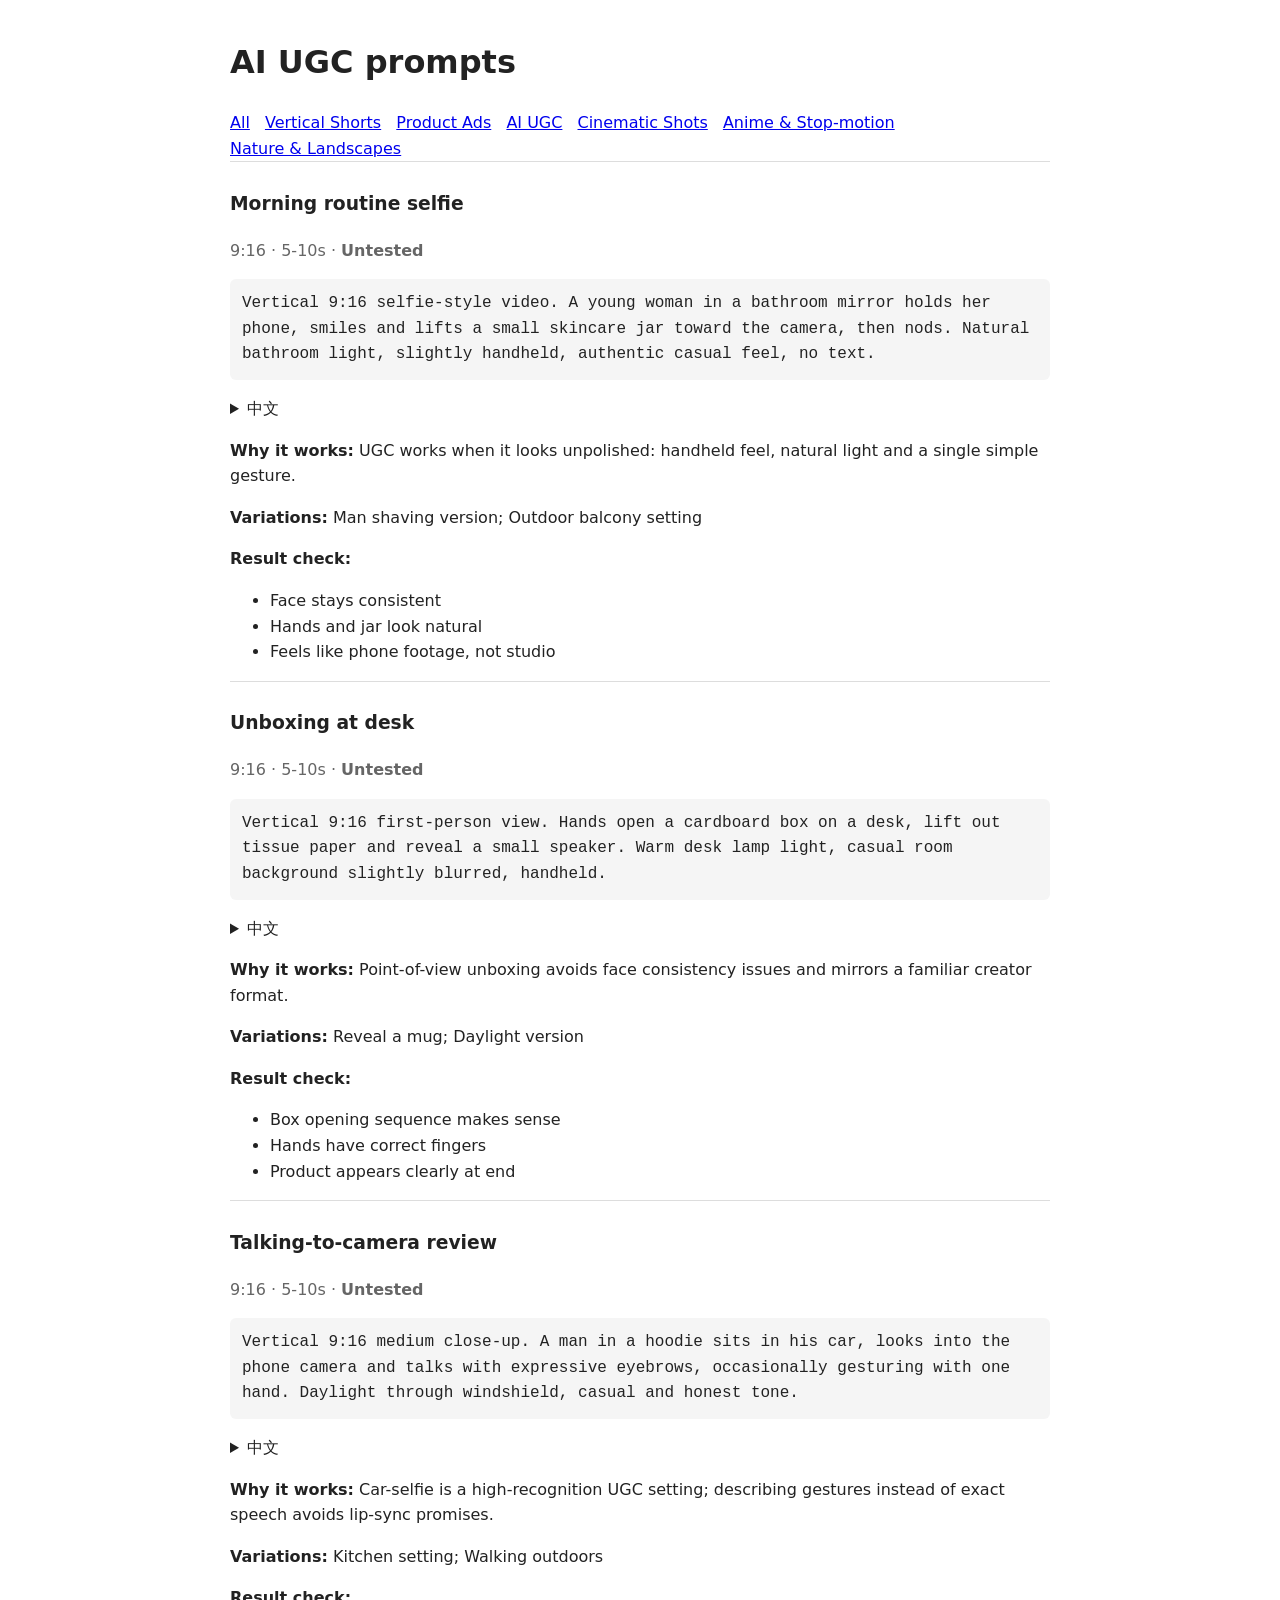
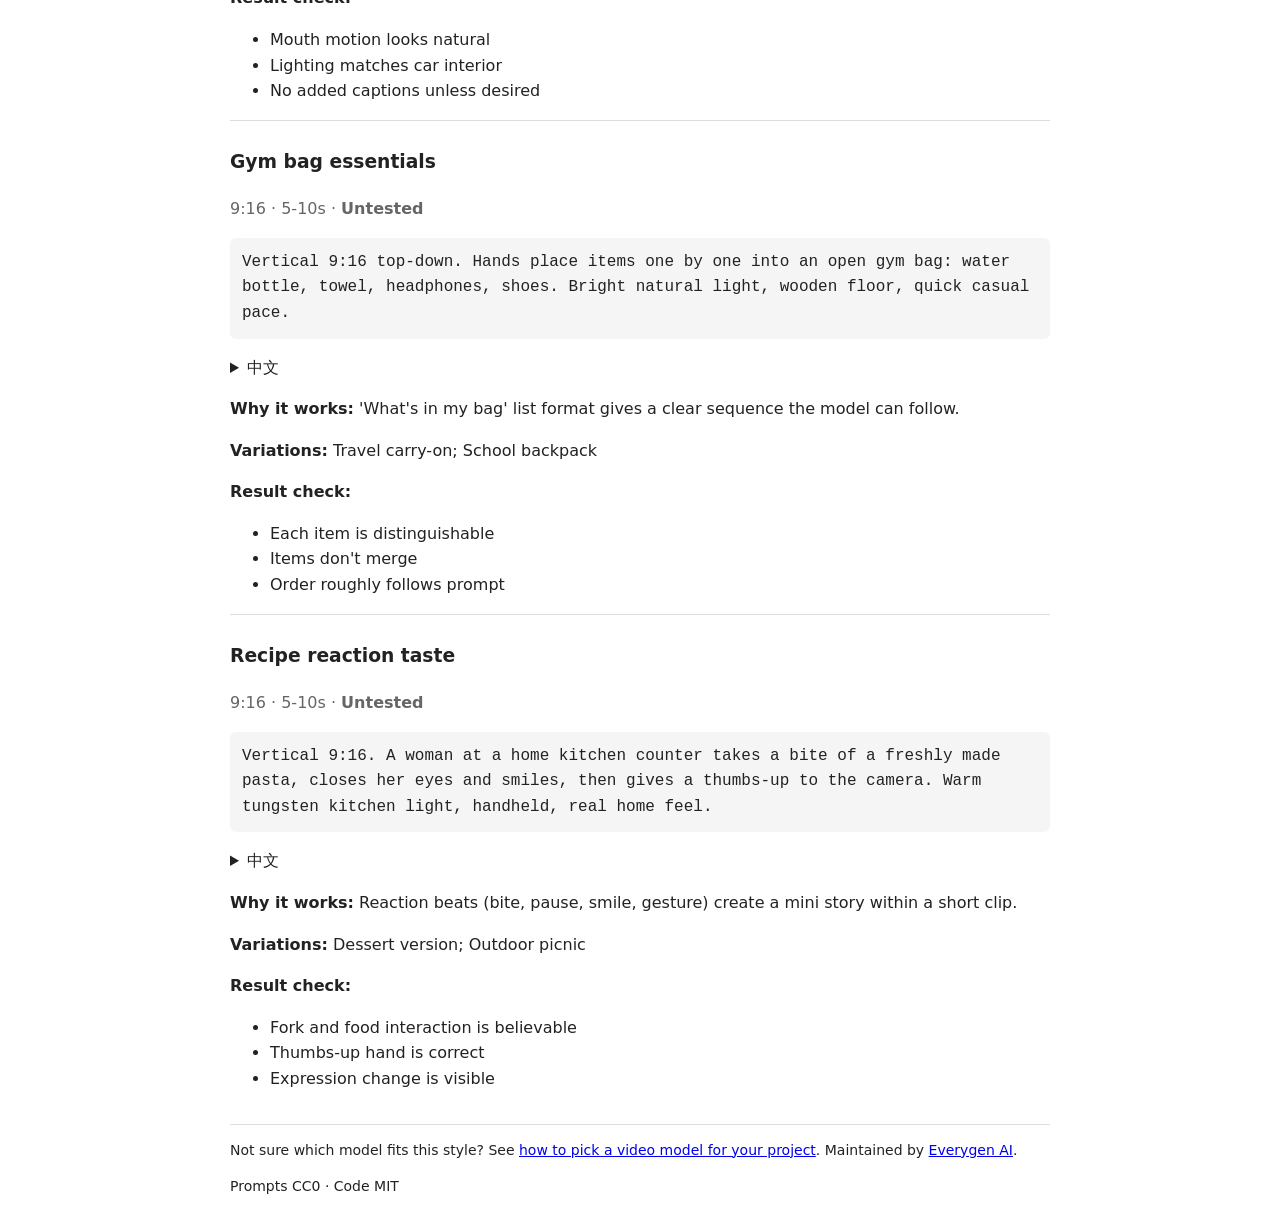
==== site/ai-ugc.html @ 82cdc21d "Initial 30 original AI video prompts (CC0) with build and validation" ====
<!doctype html><html lang="en"><head><meta charset="utf-8"><meta name="viewport" content="width=device-width,initial-scale=1"><title>AI UGC AI Video Prompts – Awesome AI Video Prompts</title><meta name="description" content="5 original ai ugc prompts for AI video models, with variations and result checks."><link rel="stylesheet" href="style.css"></head><body><main><h1>AI UGC prompts</h1><nav><a href="index.html">All</a> <a href="vertical-shorts.html">Vertical Shorts</a> <a href="product-ads.html">Product Ads</a> <a href="ai-ugc.html">AI UGC</a> <a href="cinematic-shots.html">Cinematic Shots</a> <a href="anime-stopmotion.html">Anime &amp; Stop-motion</a> <a href="nature-landscapes.html">Nature &amp; Landscapes</a></nav><article id="ai-ugc-01"><h3>Morning routine selfie</h3><p class="meta">9:16 · 5-10s · <b>Untested</b></p><pre>Vertical 9:16 selfie-style video. A young woman in a bathroom mirror holds her phone, smiles and lifts a small skincare jar toward the camera, then nods. Natural bathroom light, slightly handheld, authentic casual feel, no text.</pre><details><summary>中文</summary><pre>竖屏 9:16 自拍风格。年轻女性在浴室镜前举着手机，微笑并把一小罐护肤品举向镜头，然后点头。自然的浴室光线，轻微手持晃动，真实随意的感觉，无文字。</pre></details><p><b>Why it works:</b> UGC works when it looks unpolished: handheld feel, natural light and a single simple gesture.</p><p><b>Variations:</b> Man shaving version; Outdoor balcony setting</p><p><b>Result check:</b></p><ul><li>Face stays consistent</li><li>Hands and jar look natural</li><li>Feels like phone footage, not studio</li></ul></article><article id="ai-ugc-02"><h3>Unboxing at desk</h3><p class="meta">9:16 · 5-10s · <b>Untested</b></p><pre>Vertical 9:16 first-person view. Hands open a cardboard box on a desk, lift out tissue paper and reveal a small speaker. Warm desk lamp light, casual room background slightly blurred, handheld.</pre><details><summary>中文</summary><pre>竖屏 9:16 第一人称视角。双手在桌上打开纸箱，拿起包装纸，露出一个小音箱。温暖台灯光，随意的房间背景轻微虚化，手持拍摄。</pre></details><p><b>Why it works:</b> Point-of-view unboxing avoids face consistency issues and mirrors a familiar creator format.</p><p><b>Variations:</b> Reveal a mug; Daylight version</p><p><b>Result check:</b></p><ul><li>Box opening sequence makes sense</li><li>Hands have correct fingers</li><li>Product appears clearly at end</li></ul></article><article id="ai-ugc-03"><h3>Talking-to-camera review</h3><p class="meta">9:16 · 5-10s · <b>Untested</b></p><pre>Vertical 9:16 medium close-up. A man in a hoodie sits in his car, looks into the phone camera and talks with expressive eyebrows, occasionally gesturing with one hand. Daylight through windshield, casual and honest tone.</pre><details><summary>中文</summary><pre>竖屏 9:16 中近景。穿连帽衫的男人坐在车里，看着手机镜头说话，眉毛表情丰富，偶尔用一只手比划。日光透过挡风玻璃，随意真诚的语气。</pre></details><p><b>Why it works:</b> Car-selfie is a high-recognition UGC setting; describing gestures instead of exact speech avoids lip-sync promises.</p><p><b>Variations:</b> Kitchen setting; Walking outdoors</p><p><b>Result check:</b></p><ul><li>Mouth motion looks natural</li><li>Lighting matches car interior</li><li>No added captions unless desired</li></ul></article><article id="ai-ugc-04"><h3>Gym bag essentials</h3><p class="meta">9:16 · 5-10s · <b>Untested</b></p><pre>Vertical 9:16 top-down. Hands place items one by one into an open gym bag: water bottle, towel, headphones, shoes. Bright natural light, wooden floor, quick casual pace.</pre><details><summary>中文</summary><pre>竖屏 9:16 俯拍。双手把物品逐一放进打开的健身包：水瓶、毛巾、耳机、鞋子。明亮自然光，木地板，节奏轻快随意。</pre></details><p><b>Why it works:</b> 'What's in my bag' list format gives a clear sequence the model can follow.</p><p><b>Variations:</b> Travel carry-on; School backpack</p><p><b>Result check:</b></p><ul><li>Each item is distinguishable</li><li>Items don't merge</li><li>Order roughly follows prompt</li></ul></article><article id="ai-ugc-05"><h3>Recipe reaction taste</h3><p class="meta">9:16 · 5-10s · <b>Untested</b></p><pre>Vertical 9:16. A woman at a home kitchen counter takes a bite of a freshly made pasta, closes her eyes and smiles, then gives a thumbs-up to the camera. Warm tungsten kitchen light, handheld, real home feel.</pre><details><summary>中文</summary><pre>竖屏 9:16。女性在家里厨房台面前尝一口刚做好的意面，闭眼微笑，然后对镜头竖起大拇指。温暖的钨丝灯厨房光，手持拍摄，真实居家感。</pre></details><p><b>Why it works:</b> Reaction beats (bite, pause, smile, gesture) create a mini story within a short clip.</p><p><b>Variations:</b> Dessert version; Outdoor picnic</p><p><b>Result check:</b></p><ul><li>Fork and food interaction is believable</li><li>Thumbs-up hand is correct</li><li>Expression change is visible</li></ul></article><footer><p>Not sure which model fits this style? See <a href="https://everygenai.io/guides/choose-a-model">how to pick a video model for your project</a>. Maintained by <a href="https://everygenai.io/">Everygen AI</a>.</p><p>Prompts CC0 · Code MIT</p></footer></main></body></html>
---- site/style.css ----
body{font:16px/1.6 system-ui,sans-serif;margin:0;color:#222}main{max-width:820px;margin:auto;padding:16px}pre{white-space:pre-wrap;background:#f5f5f5;padding:12px;border-radius:6px}nav a{margin-right:10px;display:inline-block}article{border-top:1px solid #ddd;padding-top:8px}.meta{color:#666}footer{margin-top:32px;border-top:1px solid #ddd;font-size:14px}
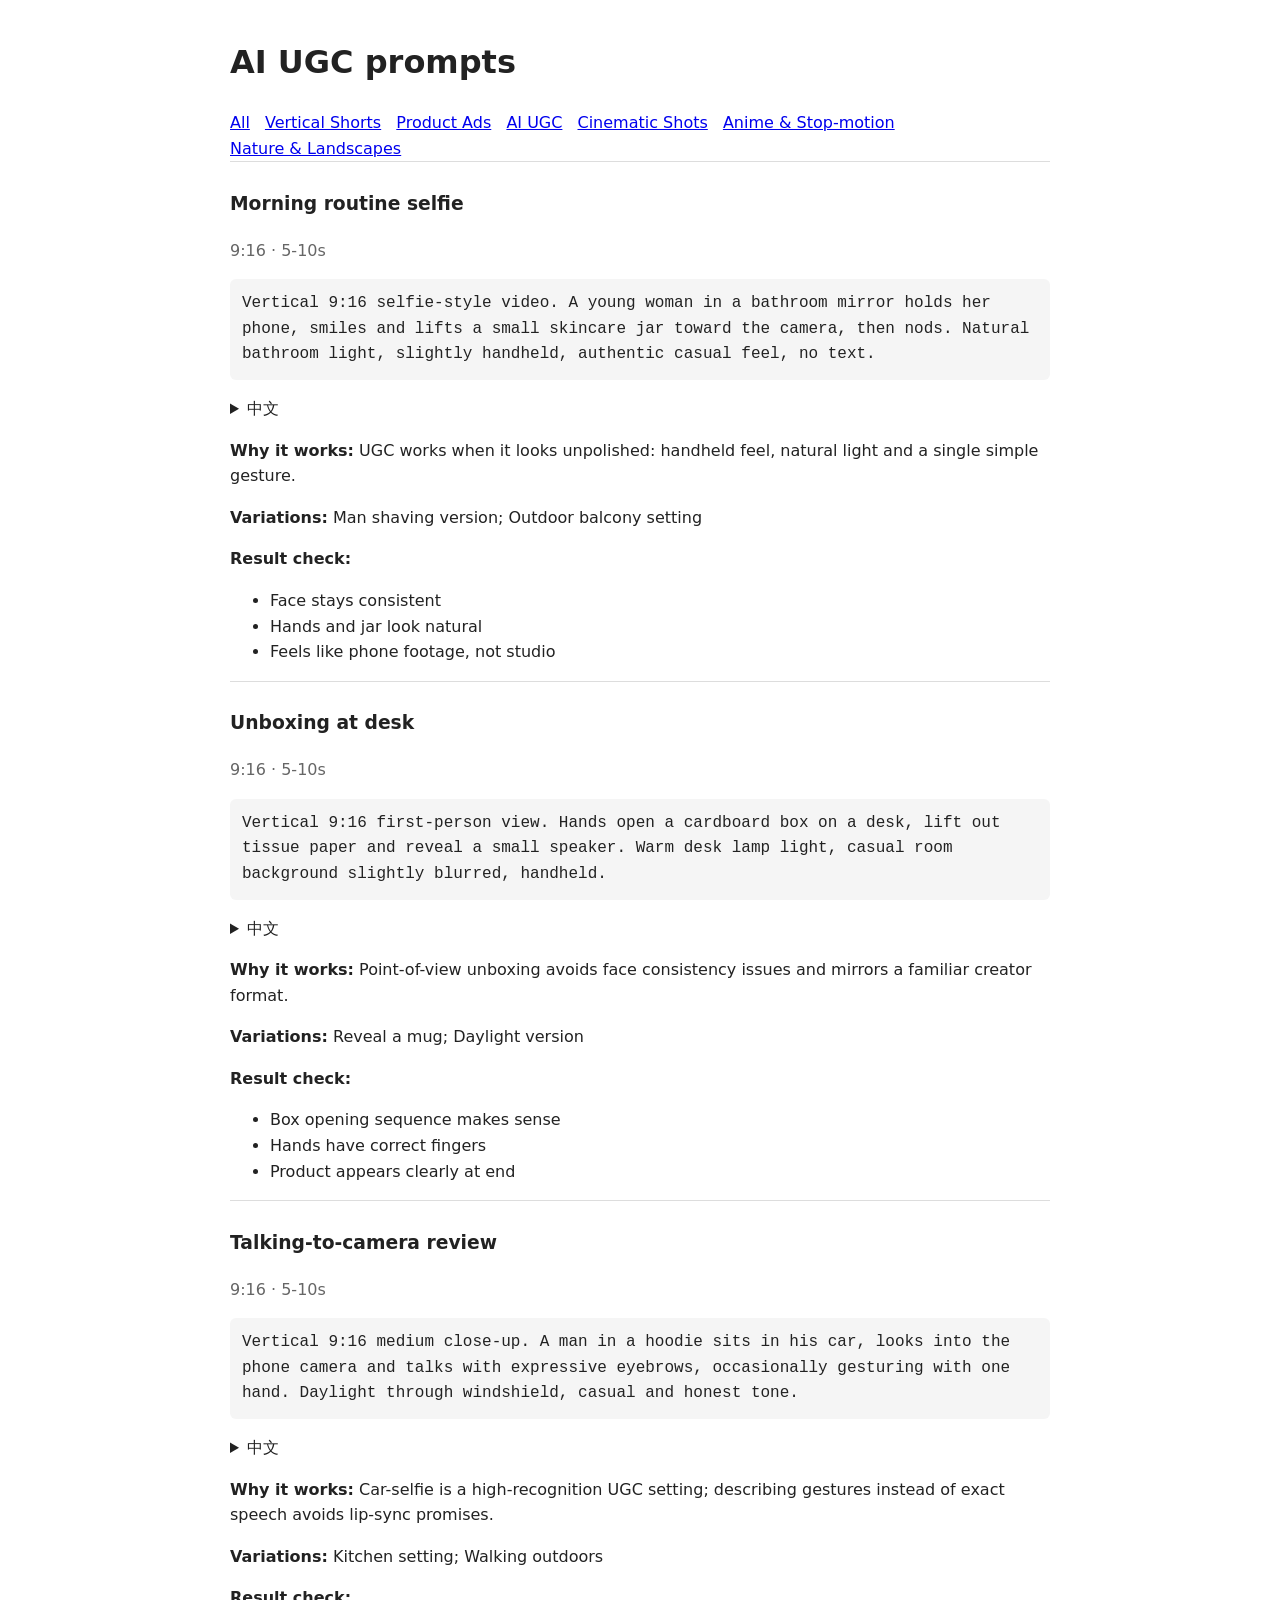
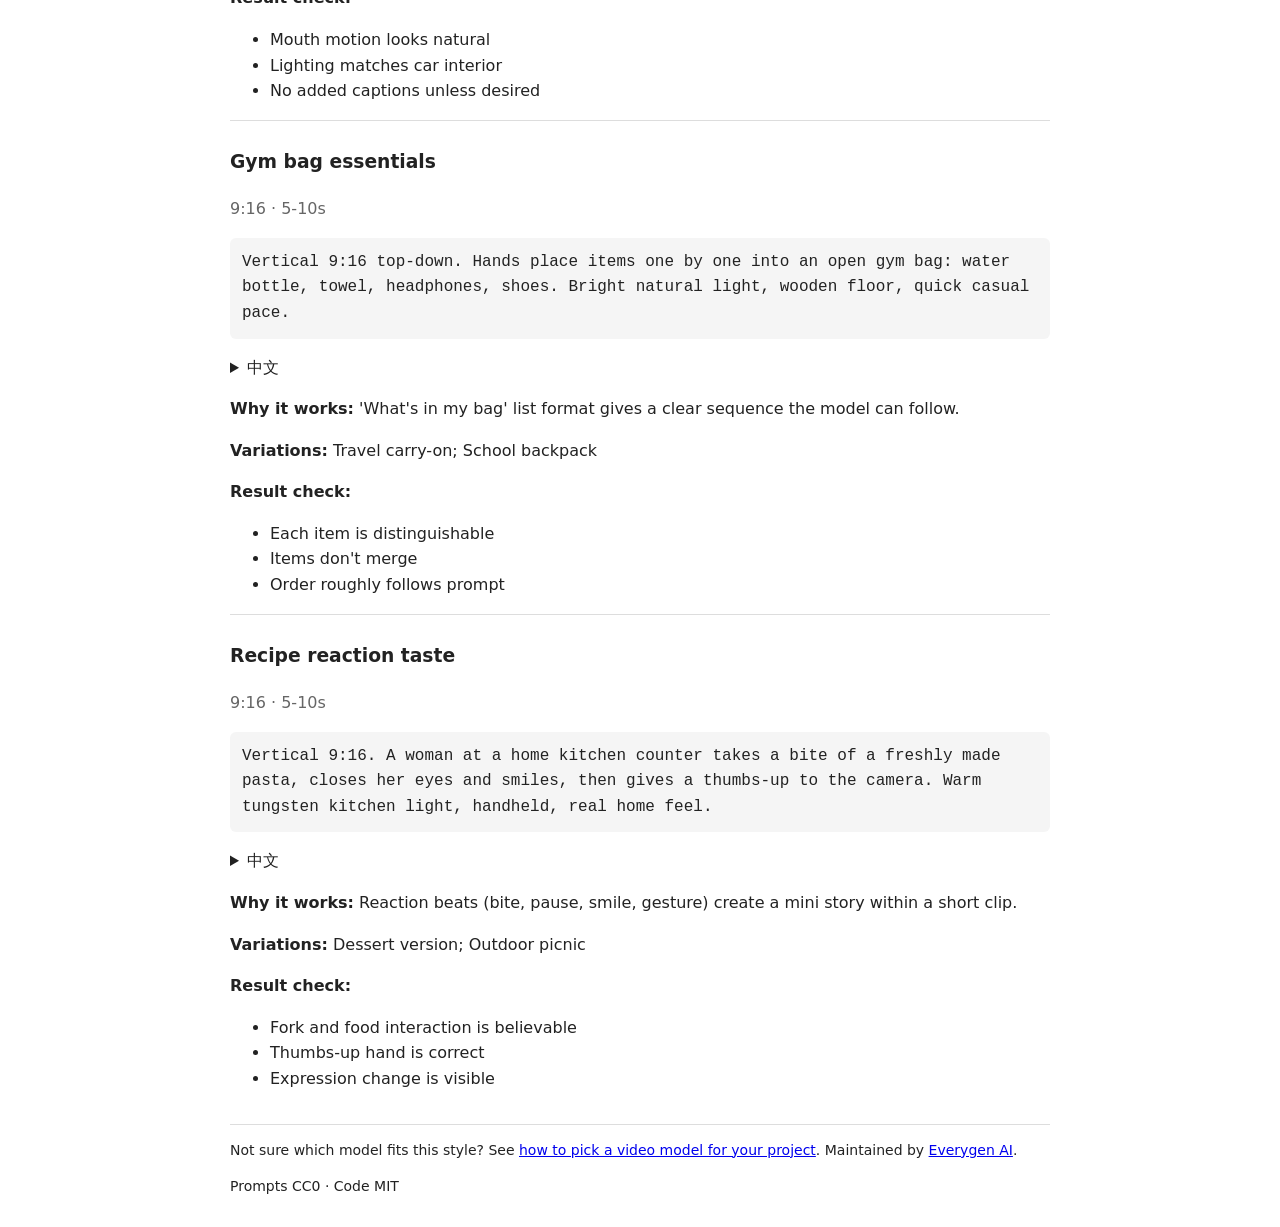
==== commit 46f5216b: "Remove test-status labels from public display" ====
--- a/site/ai-ugc.html
+++ b/site/ai-ugc.html
@@ -1 +1 @@
-<!doctype html><html lang="en"><head><meta charset="utf-8"><meta name="viewport" content="width=device-width,initial-scale=1"><title>AI UGC AI Video Prompts – Awesome AI Video Prompts</title><meta name="description" content="5 original ai ugc prompts for AI video models, with variations and result checks."><link rel="stylesheet" href="style.css"></head><body><main><h1>AI UGC prompts</h1><nav><a href="index.html">All</a> <a href="vertical-shorts.html">Vertical Shorts</a> <a href="product-ads.html">Product Ads</a> <a href="ai-ugc.html">AI UGC</a> <a href="cinematic-shots.html">Cinematic Shots</a> <a href="anime-stopmotion.html">Anime &amp; Stop-motion</a> <a href="nature-landscapes.html">Nature &amp; Landscapes</a></nav><article id="ai-ugc-01"><h3>Morning routine selfie</h3><p class="meta">9:16 · 5-10s · <b>Untested</b></p><pre>Vertical 9:16 selfie-style video. A young woman in a bathroom mirror holds her phone, smiles and lifts a small skincare jar toward the camera, then nods. Natural bathroom light, slightly handheld, authentic casual feel, no text.</pre><details><summary>中文</summary><pre>竖屏 9:16 自拍风格。年轻女性在浴室镜前举着手机，微笑并把一小罐护肤品举向镜头，然后点头。自然的浴室光线，轻微手持晃动，真实随意的感觉，无文字。</pre></details><p><b>Why it works:</b> UGC works when it looks unpolished: handheld feel, natural light and a single simple gesture.</p><p><b>Variations:</b> Man shaving version; Outdoor balcony setting</p><p><b>Result check:</b></p><ul><li>Face stays consistent</li><li>Hands and jar look natural</li><li>Feels like phone footage, not studio</li></ul></article><article id="ai-ugc-02"><h3>Unboxing at desk</h3><p class="meta">9:16 · 5-10s · <b>Untested</b></p><pre>Vertical 9:16 first-person view. Hands open a cardboard box on a desk, lift out tissue paper and reveal a small speaker. Warm desk lamp light, casual room background slightly blurred, handheld.</pre><details><summary>中文</summary><pre>竖屏 9:16 第一人称视角。双手在桌上打开纸箱，拿起包装纸，露出一个小音箱。温暖台灯光，随意的房间背景轻微虚化，手持拍摄。</pre></details><p><b>Why it works:</b> Point-of-view unboxing avoids face consistency issues and mirrors a familiar creator format.</p><p><b>Variations:</b> Reveal a mug; Daylight version</p><p><b>Result check:</b></p><ul><li>Box opening sequence makes sense</li><li>Hands have correct fingers</li><li>Product appears clearly at end</li></ul></article><article id="ai-ugc-03"><h3>Talking-to-camera review</h3><p class="meta">9:16 · 5-10s · <b>Untested</b></p><pre>Vertical 9:16 medium close-up. A man in a hoodie sits in his car, looks into the phone camera and talks with expressive eyebrows, occasionally gesturing with one hand. Daylight through windshield, casual and honest tone.</pre><details><summary>中文</summary><pre>竖屏 9:16 中近景。穿连帽衫的男人坐在车里，看着手机镜头说话，眉毛表情丰富，偶尔用一只手比划。日光透过挡风玻璃，随意真诚的语气。</pre></details><p><b>Why it works:</b> Car-selfie is a high-recognition UGC setting; describing gestures instead of exact speech avoids lip-sync promises.</p><p><b>Variations:</b> Kitchen setting; Walking outdoors</p><p><b>Result check:</b></p><ul><li>Mouth motion looks natural</li><li>Lighting matches car interior</li><li>No added captions unless desired</li></ul></article><article id="ai-ugc-04"><h3>Gym bag essentials</h3><p class="meta">9:16 · 5-10s · <b>Untested</b></p><pre>Vertical 9:16 top-down. Hands place items one by one into an open gym bag: water bottle, towel, headphones, shoes. Bright natural light, wooden floor, quick casual pace.</pre><details><summary>中文</summary><pre>竖屏 9:16 俯拍。双手把物品逐一放进打开的健身包：水瓶、毛巾、耳机、鞋子。明亮自然光，木地板，节奏轻快随意。</pre></details><p><b>Why it works:</b> 'What's in my bag' list format gives a clear sequence the model can follow.</p><p><b>Variations:</b> Travel carry-on; School backpack</p><p><b>Result check:</b></p><ul><li>Each item is distinguishable</li><li>Items don't merge</li><li>Order roughly follows prompt</li></ul></article><article id="ai-ugc-05"><h3>Recipe reaction taste</h3><p class="meta">9:16 · 5-10s · <b>Untested</b></p><pre>Vertical 9:16. A woman at a home kitchen counter takes a bite of a freshly made pasta, closes her eyes and smiles, then gives a thumbs-up to the camera. Warm tungsten kitchen light, handheld, real home feel.</pre><details><summary>中文</summary><pre>竖屏 9:16。女性在家里厨房台面前尝一口刚做好的意面，闭眼微笑，然后对镜头竖起大拇指。温暖的钨丝灯厨房光，手持拍摄，真实居家感。</pre></details><p><b>Why it works:</b> Reaction beats (bite, pause, smile, gesture) create a mini story within a short clip.</p><p><b>Variations:</b> Dessert version; Outdoor picnic</p><p><b>Result check:</b></p><ul><li>Fork and food interaction is believable</li><li>Thumbs-up hand is correct</li><li>Expression change is visible</li></ul></article><footer><p>Not sure which model fits this style? See <a href="https://everygenai.io/guides/choose-a-model">how to pick a video model for your project</a>. Maintained by <a href="https://everygenai.io/">Everygen AI</a>.</p><p>Prompts CC0 · Code MIT</p></footer></main></body></html>
+<!doctype html><html lang="en"><head><meta charset="utf-8"><meta name="viewport" content="width=device-width,initial-scale=1"><title>AI UGC AI Video Prompts – Awesome AI Video Prompts</title><meta name="description" content="5 original ai ugc prompts for AI video models, with variations and result checks."><link rel="stylesheet" href="style.css"></head><body><main><h1>AI UGC prompts</h1><nav><a href="index.html">All</a> <a href="vertical-shorts.html">Vertical Shorts</a> <a href="product-ads.html">Product Ads</a> <a href="ai-ugc.html">AI UGC</a> <a href="cinematic-shots.html">Cinematic Shots</a> <a href="anime-stopmotion.html">Anime &amp; Stop-motion</a> <a href="nature-landscapes.html">Nature &amp; Landscapes</a></nav><article id="ai-ugc-01"><h3>Morning routine selfie</h3><p class="meta">9:16 · 5-10s</p><pre>Vertical 9:16 selfie-style video. A young woman in a bathroom mirror holds her phone, smiles and lifts a small skincare jar toward the camera, then nods. Natural bathroom light, slightly handheld, authentic casual feel, no text.</pre><details><summary>中文</summary><pre>竖屏 9:16 自拍风格。年轻女性在浴室镜前举着手机，微笑并把一小罐护肤品举向镜头，然后点头。自然的浴室光线，轻微手持晃动，真实随意的感觉，无文字。</pre></details><p><b>Why it works:</b> UGC works when it looks unpolished: handheld feel, natural light and a single simple gesture.</p><p><b>Variations:</b> Man shaving version; Outdoor balcony setting</p><p><b>Result check:</b></p><ul><li>Face stays consistent</li><li>Hands and jar look natural</li><li>Feels like phone footage, not studio</li></ul></article><article id="ai-ugc-02"><h3>Unboxing at desk</h3><p class="meta">9:16 · 5-10s</p><pre>Vertical 9:16 first-person view. Hands open a cardboard box on a desk, lift out tissue paper and reveal a small speaker. Warm desk lamp light, casual room background slightly blurred, handheld.</pre><details><summary>中文</summary><pre>竖屏 9:16 第一人称视角。双手在桌上打开纸箱，拿起包装纸，露出一个小音箱。温暖台灯光，随意的房间背景轻微虚化，手持拍摄。</pre></details><p><b>Why it works:</b> Point-of-view unboxing avoids face consistency issues and mirrors a familiar creator format.</p><p><b>Variations:</b> Reveal a mug; Daylight version</p><p><b>Result check:</b></p><ul><li>Box opening sequence makes sense</li><li>Hands have correct fingers</li><li>Product appears clearly at end</li></ul></article><article id="ai-ugc-03"><h3>Talking-to-camera review</h3><p class="meta">9:16 · 5-10s</p><pre>Vertical 9:16 medium close-up. A man in a hoodie sits in his car, looks into the phone camera and talks with expressive eyebrows, occasionally gesturing with one hand. Daylight through windshield, casual and honest tone.</pre><details><summary>中文</summary><pre>竖屏 9:16 中近景。穿连帽衫的男人坐在车里，看着手机镜头说话，眉毛表情丰富，偶尔用一只手比划。日光透过挡风玻璃，随意真诚的语气。</pre></details><p><b>Why it works:</b> Car-selfie is a high-recognition UGC setting; describing gestures instead of exact speech avoids lip-sync promises.</p><p><b>Variations:</b> Kitchen setting; Walking outdoors</p><p><b>Result check:</b></p><ul><li>Mouth motion looks natural</li><li>Lighting matches car interior</li><li>No added captions unless desired</li></ul></article><article id="ai-ugc-04"><h3>Gym bag essentials</h3><p class="meta">9:16 · 5-10s</p><pre>Vertical 9:16 top-down. Hands place items one by one into an open gym bag: water bottle, towel, headphones, shoes. Bright natural light, wooden floor, quick casual pace.</pre><details><summary>中文</summary><pre>竖屏 9:16 俯拍。双手把物品逐一放进打开的健身包：水瓶、毛巾、耳机、鞋子。明亮自然光，木地板，节奏轻快随意。</pre></details><p><b>Why it works:</b> 'What's in my bag' list format gives a clear sequence the model can follow.</p><p><b>Variations:</b> Travel carry-on; School backpack</p><p><b>Result check:</b></p><ul><li>Each item is distinguishable</li><li>Items don't merge</li><li>Order roughly follows prompt</li></ul></article><article id="ai-ugc-05"><h3>Recipe reaction taste</h3><p class="meta">9:16 · 5-10s</p><pre>Vertical 9:16. A woman at a home kitchen counter takes a bite of a freshly made pasta, closes her eyes and smiles, then gives a thumbs-up to the camera. Warm tungsten kitchen light, handheld, real home feel.</pre><details><summary>中文</summary><pre>竖屏 9:16。女性在家里厨房台面前尝一口刚做好的意面，闭眼微笑，然后对镜头竖起大拇指。温暖的钨丝灯厨房光，手持拍摄，真实居家感。</pre></details><p><b>Why it works:</b> Reaction beats (bite, pause, smile, gesture) create a mini story within a short clip.</p><p><b>Variations:</b> Dessert version; Outdoor picnic</p><p><b>Result check:</b></p><ul><li>Fork and food interaction is believable</li><li>Thumbs-up hand is correct</li><li>Expression change is visible</li></ul></article><footer><p>Not sure which model fits this style? See <a href="https://everygenai.io/guides/choose-a-model">how to pick a video model for your project</a>. Maintained by <a href="https://everygenai.io/">Everygen AI</a>.</p><p>Prompts CC0 · Code MIT</p></footer></main></body></html>
